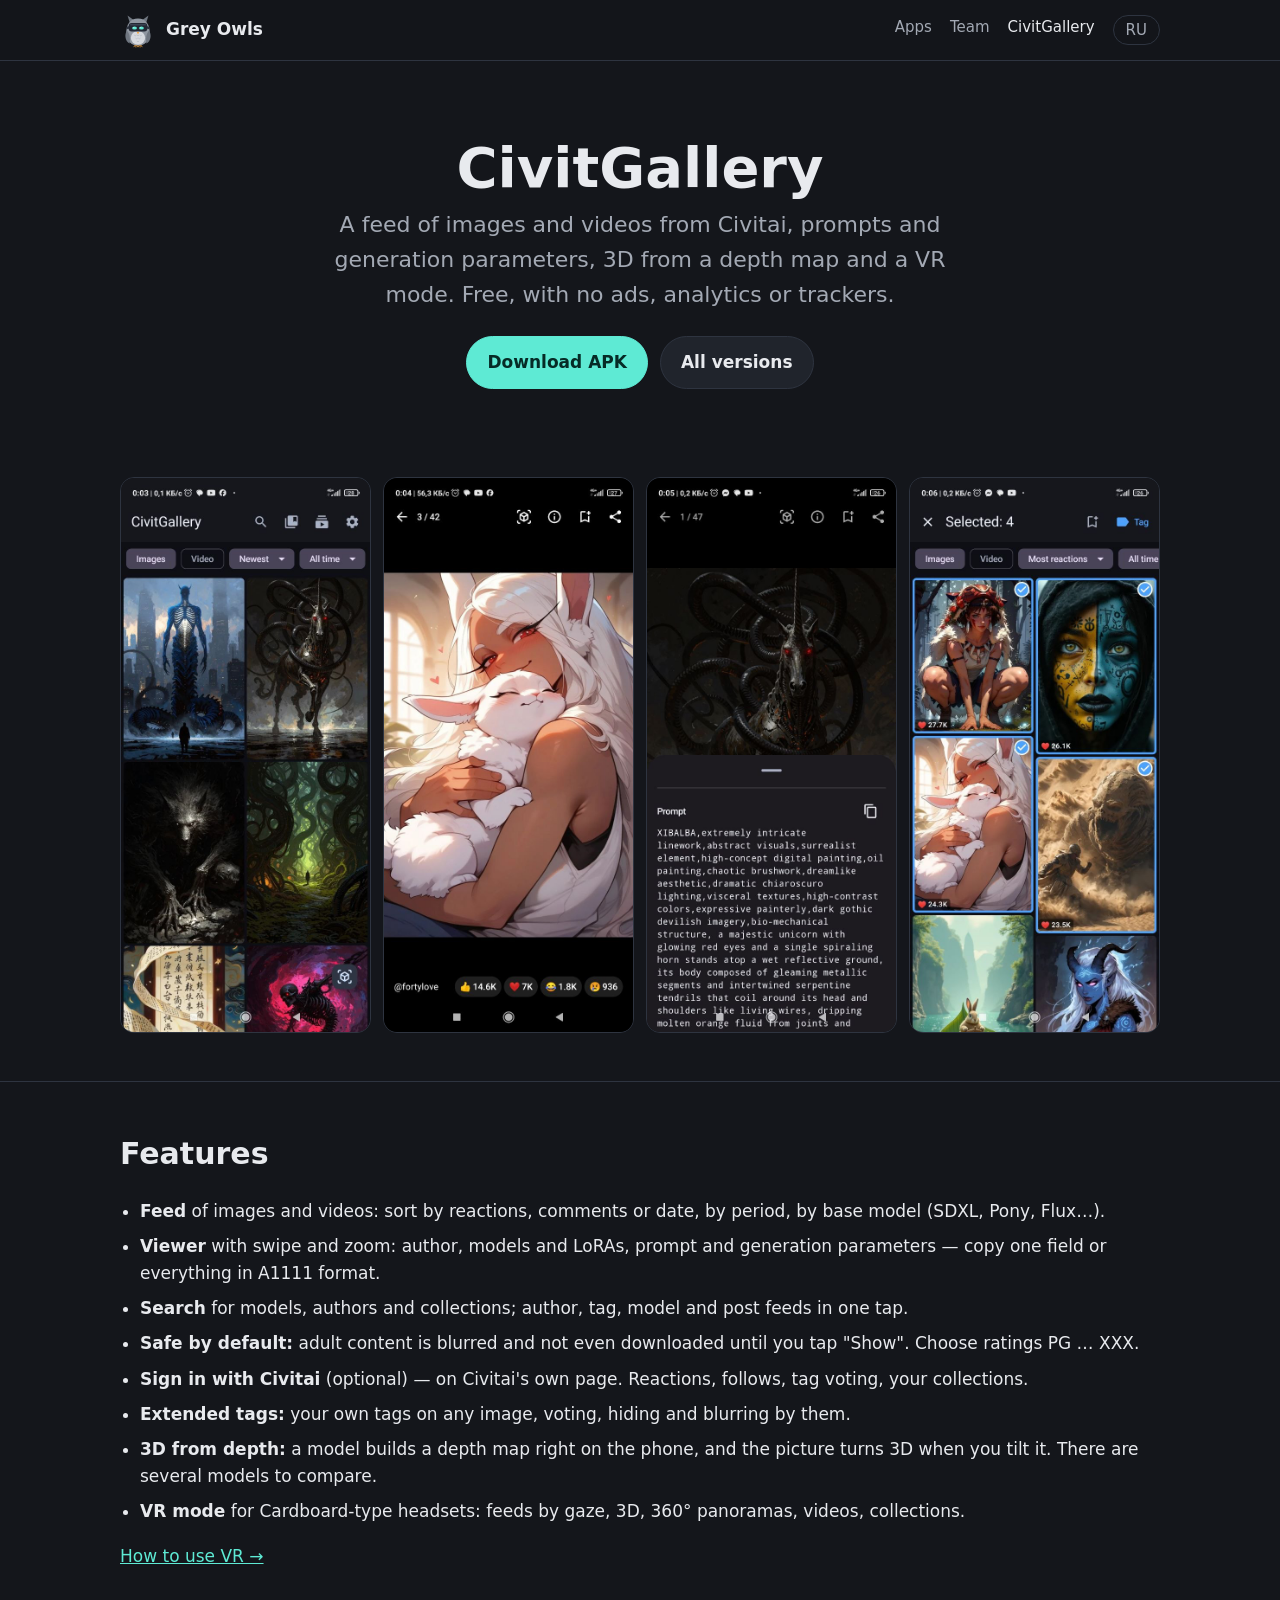
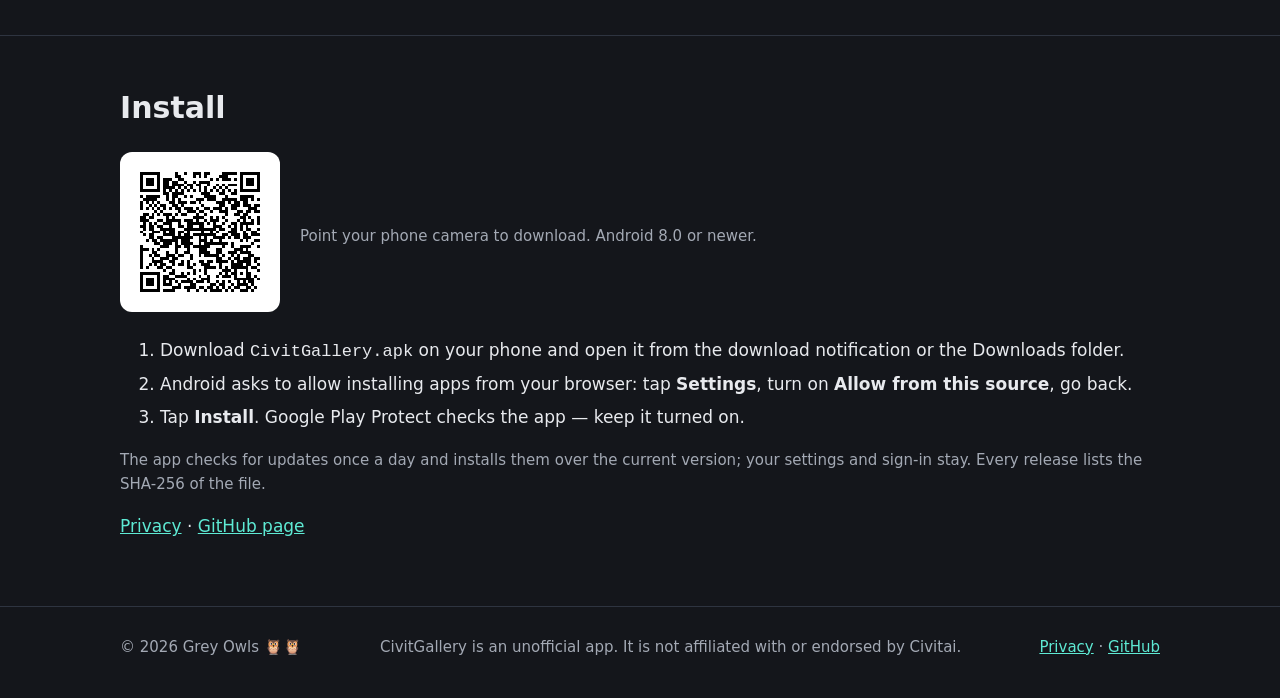
==== en/civitgallery/index.html @ 48e99212 "Grey Owls team site: home, CivitGallery, privacy (RU/EN) Co-Authored-By: Claude Opus 5.5 <noreply@an" ====
<!doctype html>
<html lang="en">
<head>
<meta charset="utf-8">
<meta name="viewport" content="width=device-width, initial-scale=1">
<title>CivitGallery — Civitai gallery for Android</title>
<meta name="description" content="A feed of images and videos from Civitai, prompts and generation parameters, 3D from a depth map and a VR mode. Free, with no ads, analytics or trackers.">
<link rel="canonical" href="https://greyowlsteam.github.io/en/civitgallery/">
<link rel="alternate" hreflang="ru" href="https://greyowlsteam.github.io/civitgallery/">
<link rel="alternate" hreflang="en" href="https://greyowlsteam.github.io/en/civitgallery/">
<link rel="icon" href="/assets/owl-logo.svg" type="image/svg+xml">
<meta property="og:title" content="CivitGallery — Civitai gallery for Android">
<meta property="og:description" content="A feed of images and videos from Civitai, prompts and generation parameters, 3D from a depth map and a VR mode. Free, with no ads, analytics or trackers.">
<meta property="og:image" content="https://greyowlsteam.github.io/assets/og.png">
<meta property="og:url" content="https://greyowlsteam.github.io/en/civitgallery/">
<meta name="theme-color" content="#14161b">
<link rel="stylesheet" href="/assets/style.css">
</head>
<body>
<header class="top"><div class="wrap">
  <a class="brand" href="/en/"><img src="/assets/owl-logo.svg" alt="" width="36" height="36">Grey Owls</a>
  <nav class="nav">
    <a href="/en/#apps">Apps</a>
    <a href="/en/#team">Team</a>
    <a href="/en/civitgallery/" aria-current="page">CivitGallery</a>
    <a class="lang" href="/civitgallery/" hreflang="ru" lang="ru">RU</a>
  </nav>
</div></header>
<main>

<div class="hero wrap">
  <h1>CivitGallery</h1>
  <p class="lead">A feed of images and videos from Civitai, prompts and generation parameters, 3D from a depth map and a VR mode. Free, with no ads, analytics or trackers.</p>
  <div class="buttons">
    <a class="btn primary" href="https://github.com/greyowlsteam/CivitGallery/releases/latest/download/CivitGallery.apk">Download APK</a>
    <a class="btn" href="https://github.com/greyowlsteam/CivitGallery/releases">All versions</a>
  </div>
</div>

<section><div class="wrap">
  <div class="screens">
    <img src="/assets/screens/feed.jpg" alt="Feed" loading="lazy" width="576" height="1280">
    <img src="/assets/screens/viewer.jpg" alt="Viewer" loading="lazy" width="576" height="1280">
    <img src="/assets/screens/prompt.jpg" alt="Prompt" loading="lazy" width="576" height="1280">
    <img src="/assets/screens/select.jpg" alt="Multi-select" loading="lazy" width="576" height="1280">
  </div>
</div></section>

<section><div class="wrap">
  <h2>Features</h2>
  <ul class="features"><li><strong>Feed</strong> of images and videos: sort by reactions, comments or date, by period, by base model (SDXL, Pony, Flux…).</li><li><strong>Viewer</strong> with swipe and zoom: author, models and LoRAs, prompt and generation parameters — copy one field or everything in A1111 format.</li><li><strong>Search</strong> for models, authors and collections; author, tag, model and post feeds in one tap.</li><li><strong>Safe by default:</strong> adult content is blurred and not even downloaded until you tap "Show". Choose ratings PG … XXX.</li><li><strong>Sign in with Civitai</strong> (optional) — on Civitai's own page. Reactions, follows, tag voting, your collections.</li><li><strong>Extended tags:</strong> your own tags on any image, voting, hiding and blurring by them.</li><li><strong>3D from depth:</strong> a model builds a depth map right on the phone, and the picture turns 3D when you tilt it. There are several models to compare.</li><li><strong>VR mode</strong> for Cardboard-type headsets: feeds by gaze, 3D, 360° panoramas, videos, collections.</li></ul>
  <p><a href="https://github.com/greyowlsteam/CivitGallery/blob/main/VR.md#en">How to use VR →</a></p>
</div></section>

<section><div class="wrap">
  <h2>Install</h2>
  <div class="qr">
    <a href="https://github.com/greyowlsteam/CivitGallery/releases/latest/download/CivitGallery.apk"><img src="/assets/qr-download.svg" alt="QR" width="160" height="160"></a>
    <p class="note">Point your phone camera to download. Android 8.0 or newer.</p>
  </div>
  <ol class="steps"><li>Download <code>CivitGallery.apk</code> on your phone and open it from the download notification or the Downloads folder.</li><li>Android asks to allow installing apps from your browser: tap <b>Settings</b>, turn on <b>Allow from this source</b>, go back.</li><li>Tap <b>Install</b>. Google Play Protect checks the app — keep it turned on.</li></ol>
  <p class="note">The app checks for updates once a day and installs them over the current version; your settings and sign-in stay. Every release lists the SHA-256 of the file.</p>
  <p><a href="/en/civitgallery/privacy/">Privacy</a> · <a href="https://github.com/greyowlsteam/CivitGallery">GitHub page</a></p>
</div></section>

</main>
<footer><div class="wrap">
  <span>© 2026 Grey Owls 🦉🦉</span>
  <span>CivitGallery is an unofficial app. It is not affiliated with or endorsed by Civitai.</span>
  <span><a href="/en/civitgallery/privacy/">Privacy</a> · <a href="https://github.com/greyowlsteam">GitHub</a></span>
</div></footer>
</body>
</html>
---- assets/style.css ----
/* Серые Совы: ночная тема — совы всё-таки ночные птицы */
:root {
  --bg: #14161b;
  --bg-2: #1b1e25;
  --card: #20242c;
  --line: #2e3440;
  --text: #e8eaee;
  --muted: #a3a9b4;
  --accent: #5eead4;
  --accent-ink: #062b26;
  --beak: #f2a541;
  --radius: 18px;
  --max: 1080px;
  color-scheme: dark;
}

* { box-sizing: border-box; }

html { scroll-behavior: smooth; }

body {
  margin: 0;
  background: var(--bg);
  color: var(--text);
  font: 17px/1.6 system-ui, -apple-system, "Segoe UI", Roboto, "Helvetica Neue", Arial, sans-serif;
}

a { color: var(--accent); }
a:hover { color: #99f6e4; }

img { max-width: 100%; height: auto; }

.wrap { max-width: var(--max); margin: 0 auto; padding: 0 20px; }

/* шапка */
.top {
  position: sticky; top: 0; z-index: 10;
  background: rgba(20, 22, 27, 0.88);
  backdrop-filter: blur(8px);
  border-bottom: 1px solid var(--line);
}
.top .wrap { display: flex; align-items: center; gap: 16px; min-height: 60px; flex-wrap: wrap; }
.brand { display: flex; align-items: center; gap: 10px; color: var(--text); text-decoration: none; font-weight: 700; }
.brand img { width: 36px; height: 36px; }
.nav { display: flex; gap: 18px; margin-left: auto; flex-wrap: wrap; }
.nav a { color: var(--muted); text-decoration: none; font-size: 15px; }
.nav a:hover, .nav a[aria-current="page"] { color: var(--text); }
.lang { border: 1px solid var(--line); border-radius: 999px; padding: 2px 12px; }

/* герой */
.hero { padding: 64px 0 40px; text-align: center; }
.hero .owl { width: 180px; height: 180px; filter: drop-shadow(0 12px 30px rgba(94, 234, 212, 0.18)); }
.hero h1 { font-size: clamp(36px, 6vw, 56px); line-height: 1.1; margin: 12px 0 8px; }
.hero p.lead { font-size: clamp(18px, 2.4vw, 22px); color: var(--muted); max-width: 640px; margin: 0 auto 24px; }

.buttons { display: flex; gap: 12px; justify-content: center; flex-wrap: wrap; }
.btn {
  display: inline-flex; align-items: center; gap: 8px;
  padding: 12px 20px; border-radius: 999px; font-weight: 600; text-decoration: none;
  border: 1px solid var(--line); color: var(--text); background: var(--card);
}
.btn:hover { border-color: var(--accent); color: var(--text); }
.btn.primary { background: var(--accent); color: var(--accent-ink); border-color: var(--accent); }
.btn.primary:hover { background: #99f6e4; color: var(--accent-ink); }

section { padding: 48px 0; }
section + section { border-top: 1px solid var(--line); }
h2 { font-size: 30px; margin: 0 0 20px; }
h3 { font-size: 21px; margin: 0 0 8px; }

/* карточки */
.grid { display: grid; gap: 20px; grid-template-columns: repeat(auto-fit, minmax(280px, 1fr)); }
.card { background: var(--card); border: 1px solid var(--line); border-radius: var(--radius); padding: 24px; }
.card p { color: var(--muted); margin: 0 0 12px; }

.app { display: grid; gap: 24px; grid-template-columns: 1fr 1fr; align-items: center; }
.app .shots { display: flex; gap: 10px; justify-content: center; }
.app .shots img { width: 46%; border-radius: 14px; border: 1px solid var(--line); }
.tag { display: inline-block; font-size: 13px; color: var(--accent); border: 1px solid var(--line); border-radius: 999px; padding: 1px 10px; margin-bottom: 10px; }

.member { display: flex; gap: 18px; align-items: flex-start; }
.member img { width: 120px; height: 120px; flex: none; }
.member .role { color: var(--beak); font-weight: 600; margin-bottom: 6px; }

.facts { list-style: none; padding: 0; margin: 0; display: grid; gap: 14px; grid-template-columns: repeat(auto-fit, minmax(260px, 1fr)); }
.facts li { background: var(--bg-2); border: 1px dashed var(--line); border-radius: var(--radius); padding: 16px 18px; color: var(--muted); }
.facts li::before { content: "🦉 "; }

/* страница приложения */
.features { padding-left: 20px; }
.features li { margin-bottom: 8px; }
.features li strong { color: var(--text); }
.screens { display: grid; gap: 12px; grid-template-columns: repeat(auto-fit, minmax(160px, 1fr)); }
.screens img { border-radius: 14px; border: 1px solid var(--line); }
.qr { display: flex; gap: 20px; align-items: center; flex-wrap: wrap; }
.qr img { width: 160px; background: #fff; border-radius: 12px; padding: 8px; }
.note { color: var(--muted); font-size: 15px; }
ol.steps li { margin-bottom: 6px; }

.prose { max-width: 760px; }
.prose h2 { margin-top: 32px; font-size: 24px; }
.prose p, .prose li { color: #cfd3da; }

footer { border-top: 1px solid var(--line); padding: 28px 0 40px; color: var(--muted); font-size: 15px; }
footer .wrap { display: flex; gap: 12px 24px; flex-wrap: wrap; justify-content: space-between; }

@media (max-width: 760px) {
  .app { grid-template-columns: 1fr; }
  .member img { width: 88px; height: 88px; }
  .nav { margin-left: 0; width: 100%; padding-bottom: 8px; }
  .hero { padding-top: 40px; }
}
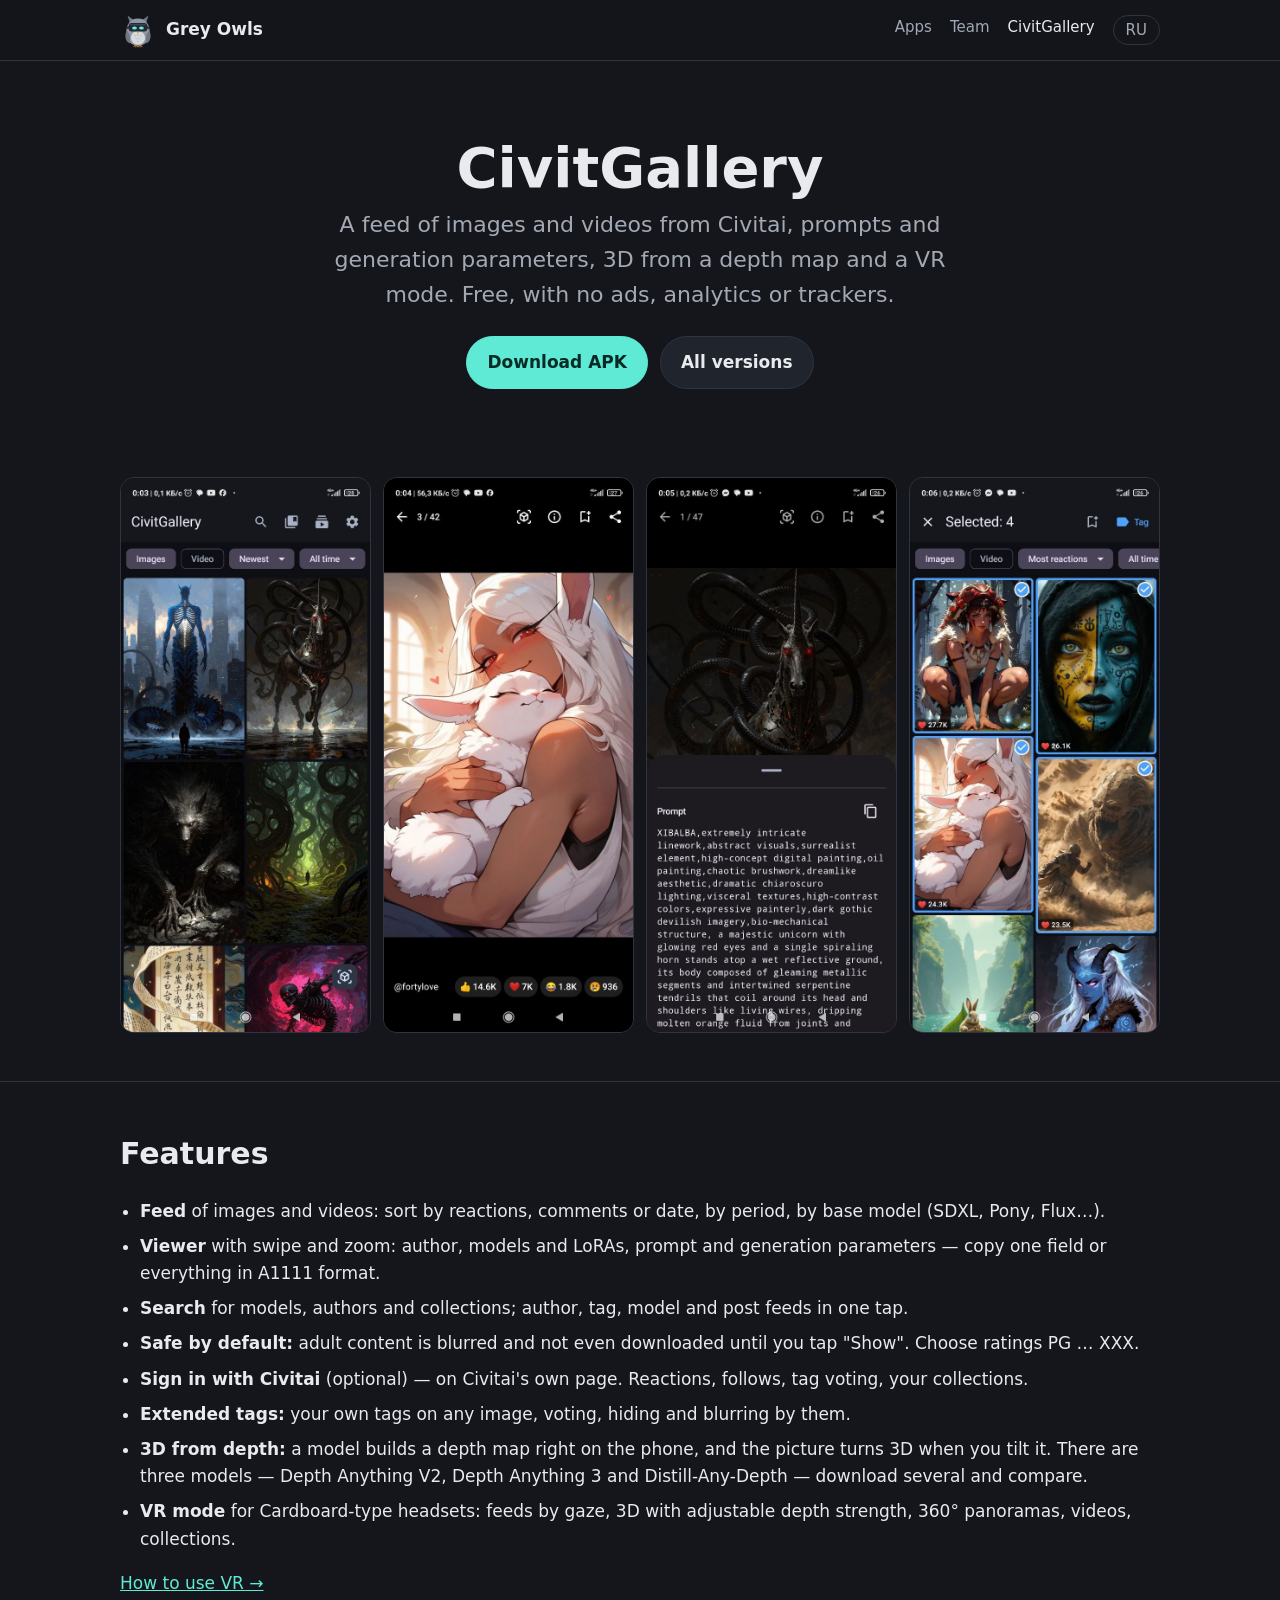
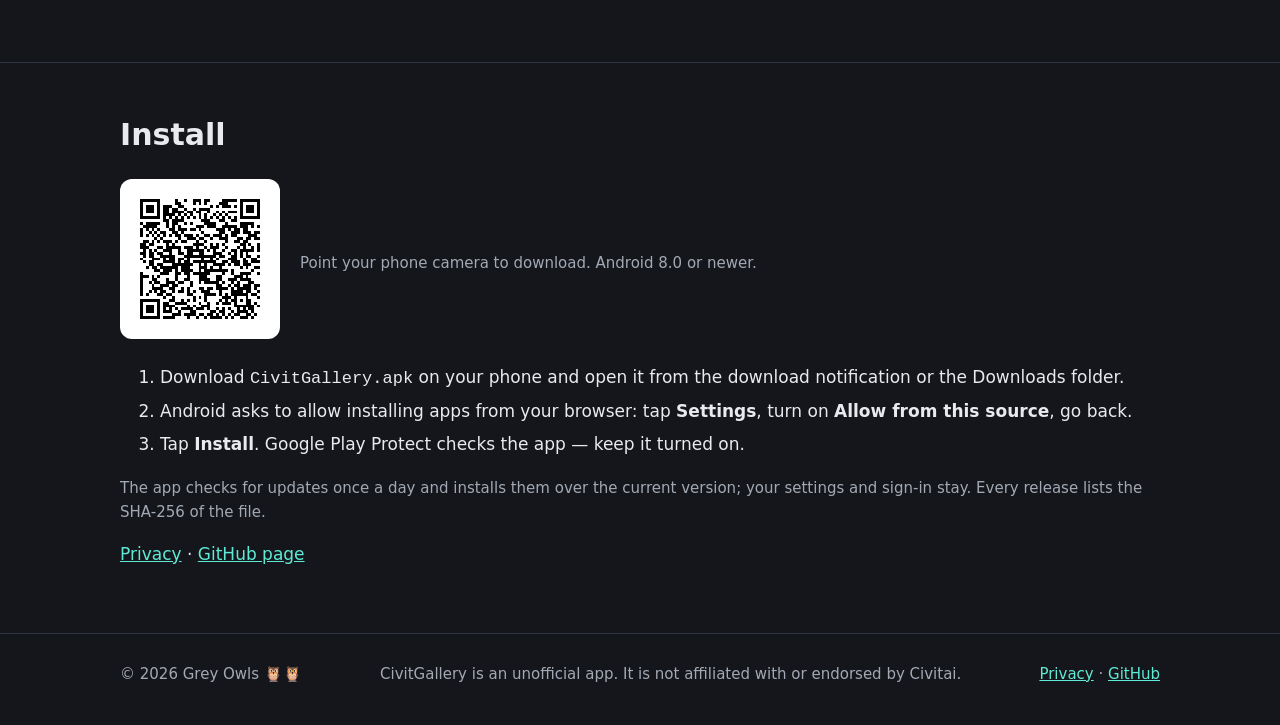
==== commit 0c8638ba: "CivitGallery 1.5.0: three depth models, VR depth strength Co-Authored-By: Claude Opus 5.5 <noreply@a" ====
--- a/en/civitgallery/index.html
+++ b/en/civitgallery/index.html
@@ -48,7 +48,7 @@
 
 <section><div class="wrap">
   <h2>Features</h2>
-  <ul class="features"><li><strong>Feed</strong> of images and videos: sort by reactions, comments or date, by period, by base model (SDXL, Pony, Flux…).</li><li><strong>Viewer</strong> with swipe and zoom: author, models and LoRAs, prompt and generation parameters — copy one field or everything in A1111 format.</li><li><strong>Search</strong> for models, authors and collections; author, tag, model and post feeds in one tap.</li><li><strong>Safe by default:</strong> adult content is blurred and not even downloaded until you tap "Show". Choose ratings PG … XXX.</li><li><strong>Sign in with Civitai</strong> (optional) — on Civitai's own page. Reactions, follows, tag voting, your collections.</li><li><strong>Extended tags:</strong> your own tags on any image, voting, hiding and blurring by them.</li><li><strong>3D from depth:</strong> a model builds a depth map right on the phone, and the picture turns 3D when you tilt it. There are several models to compare.</li><li><strong>VR mode</strong> for Cardboard-type headsets: feeds by gaze, 3D, 360° panoramas, videos, collections.</li></ul>
+  <ul class="features"><li><strong>Feed</strong> of images and videos: sort by reactions, comments or date, by period, by base model (SDXL, Pony, Flux…).</li><li><strong>Viewer</strong> with swipe and zoom: author, models and LoRAs, prompt and generation parameters — copy one field or everything in A1111 format.</li><li><strong>Search</strong> for models, authors and collections; author, tag, model and post feeds in one tap.</li><li><strong>Safe by default:</strong> adult content is blurred and not even downloaded until you tap "Show". Choose ratings PG … XXX.</li><li><strong>Sign in with Civitai</strong> (optional) — on Civitai's own page. Reactions, follows, tag voting, your collections.</li><li><strong>Extended tags:</strong> your own tags on any image, voting, hiding and blurring by them.</li><li><strong>3D from depth:</strong> a model builds a depth map right on the phone, and the picture turns 3D when you tilt it. There are three models — Depth Anything V2, Depth Anything 3 and Distill-Any-Depth — download several and compare.</li><li><strong>VR mode</strong> for Cardboard-type headsets: feeds by gaze, 3D with adjustable depth strength, 360° panoramas, videos, collections.</li></ul>
   <p><a href="https://github.com/greyowlsteam/CivitGallery/blob/main/VR.md#en">How to use VR →</a></p>
 </div></section>
 
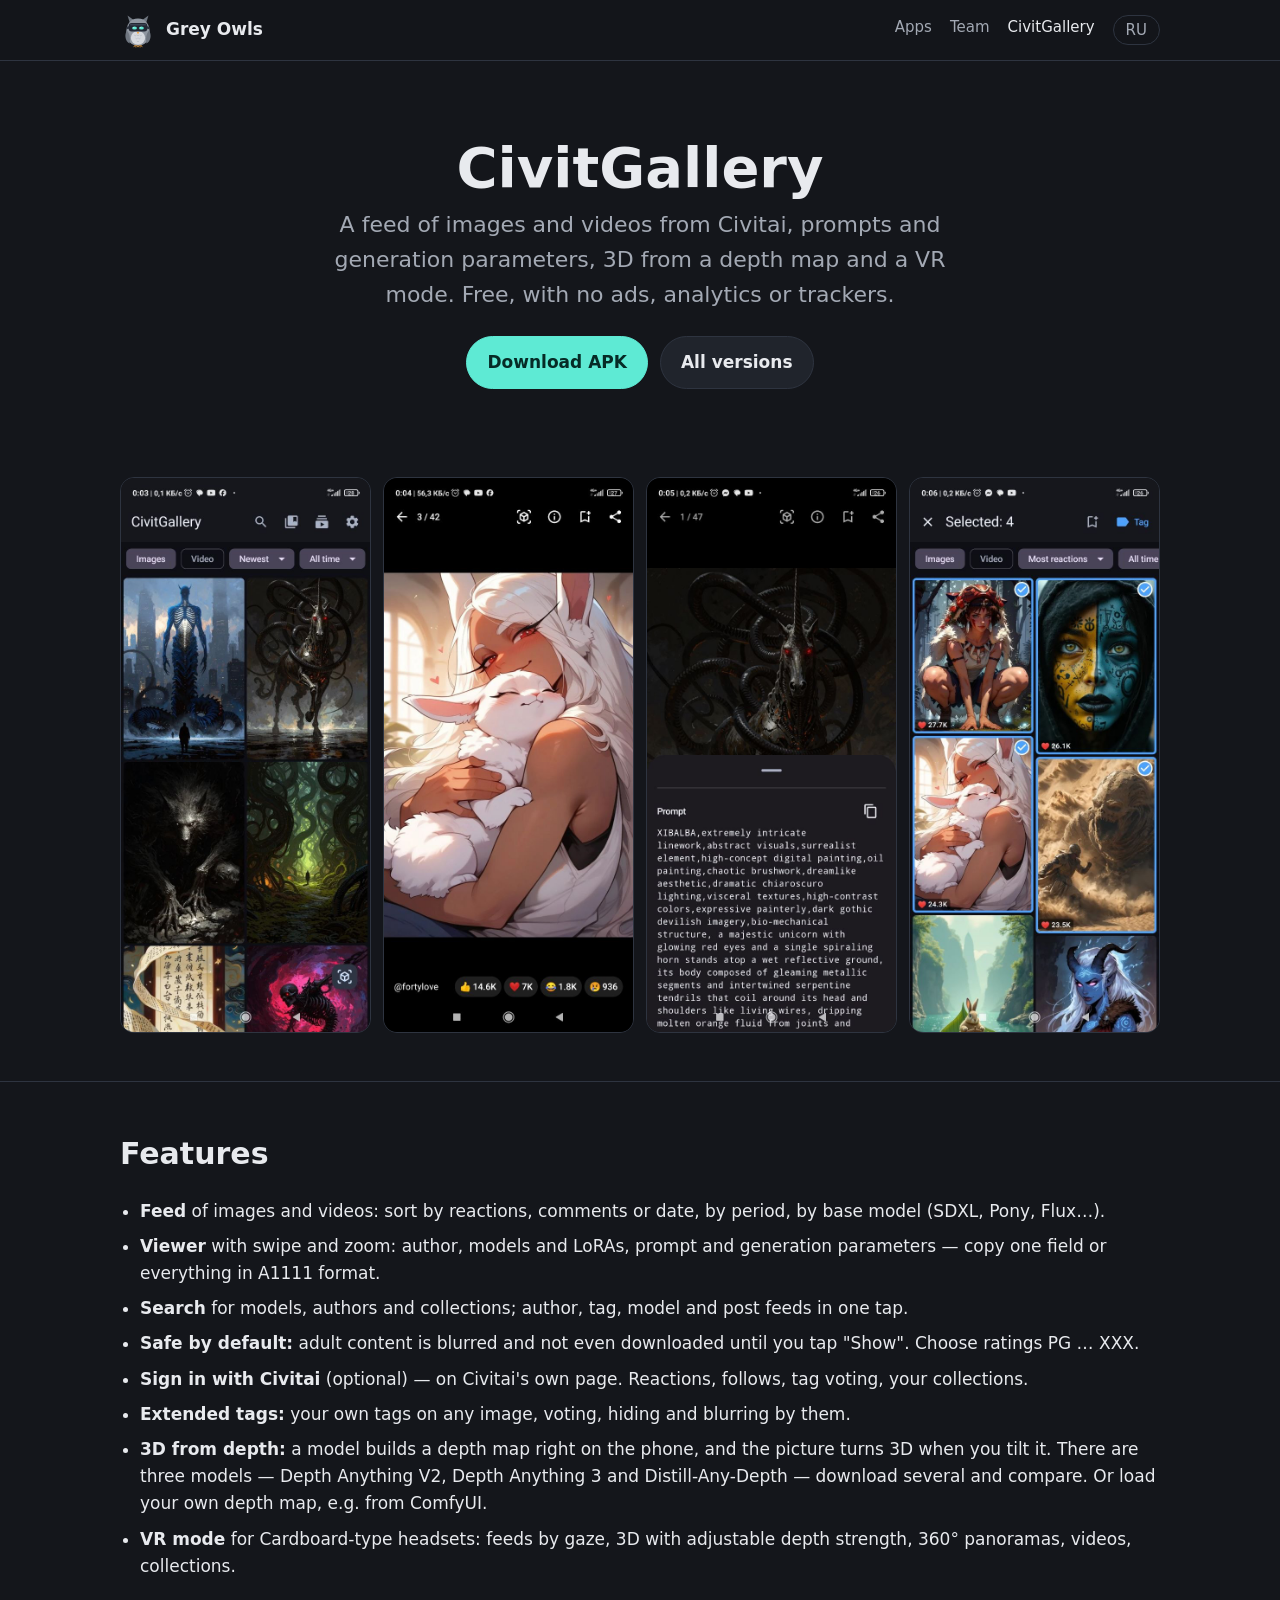
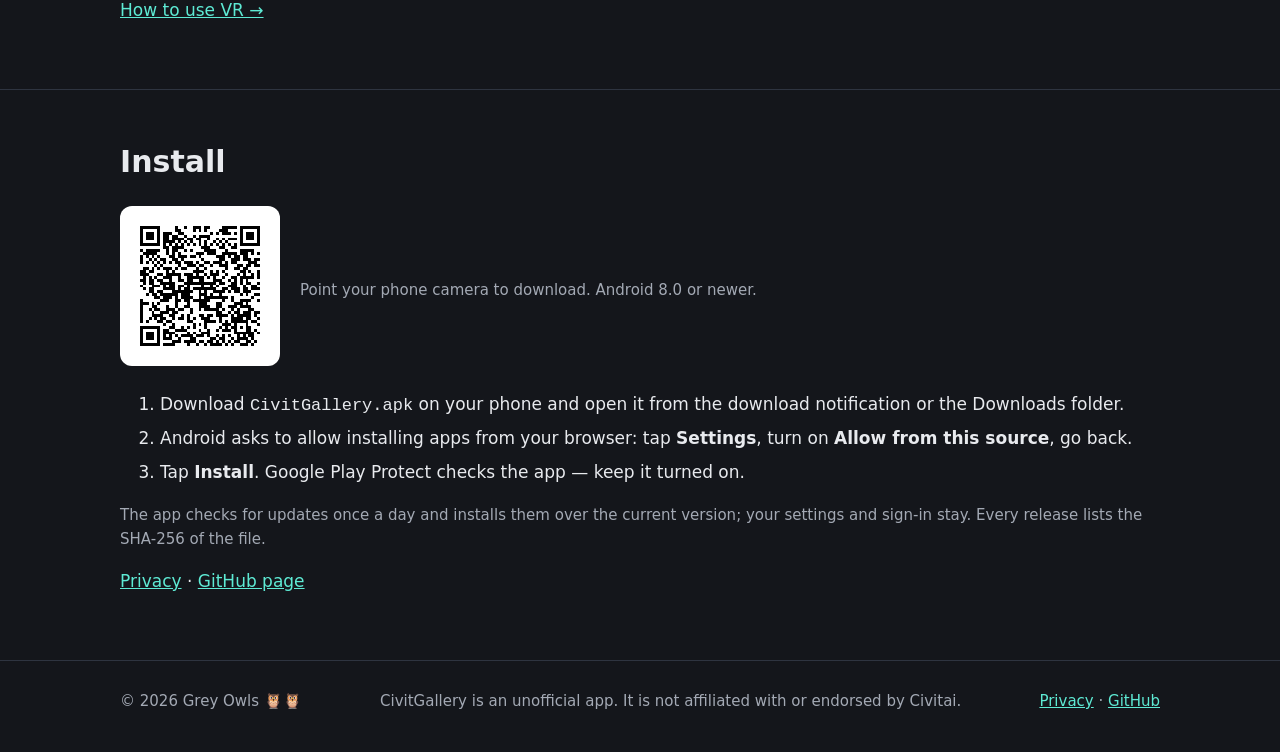
==== commit 13581912: "CivitGallery 1.5.1: own depth maps Co-Authored-By: Claude Opus 5.5 <noreply@anthropic.com>" ====
--- a/en/civitgallery/index.html
+++ b/en/civitgallery/index.html
@@ -48,7 +48,7 @@
 
 <section><div class="wrap">
   <h2>Features</h2>
-  <ul class="features"><li><strong>Feed</strong> of images and videos: sort by reactions, comments or date, by period, by base model (SDXL, Pony, Flux…).</li><li><strong>Viewer</strong> with swipe and zoom: author, models and LoRAs, prompt and generation parameters — copy one field or everything in A1111 format.</li><li><strong>Search</strong> for models, authors and collections; author, tag, model and post feeds in one tap.</li><li><strong>Safe by default:</strong> adult content is blurred and not even downloaded until you tap "Show". Choose ratings PG … XXX.</li><li><strong>Sign in with Civitai</strong> (optional) — on Civitai's own page. Reactions, follows, tag voting, your collections.</li><li><strong>Extended tags:</strong> your own tags on any image, voting, hiding and blurring by them.</li><li><strong>3D from depth:</strong> a model builds a depth map right on the phone, and the picture turns 3D when you tilt it. There are three models — Depth Anything V2, Depth Anything 3 and Distill-Any-Depth — download several and compare.</li><li><strong>VR mode</strong> for Cardboard-type headsets: feeds by gaze, 3D with adjustable depth strength, 360° panoramas, videos, collections.</li></ul>
+  <ul class="features"><li><strong>Feed</strong> of images and videos: sort by reactions, comments or date, by period, by base model (SDXL, Pony, Flux…).</li><li><strong>Viewer</strong> with swipe and zoom: author, models and LoRAs, prompt and generation parameters — copy one field or everything in A1111 format.</li><li><strong>Search</strong> for models, authors and collections; author, tag, model and post feeds in one tap.</li><li><strong>Safe by default:</strong> adult content is blurred and not even downloaded until you tap "Show". Choose ratings PG … XXX.</li><li><strong>Sign in with Civitai</strong> (optional) — on Civitai's own page. Reactions, follows, tag voting, your collections.</li><li><strong>Extended tags:</strong> your own tags on any image, voting, hiding and blurring by them.</li><li><strong>3D from depth:</strong> a model builds a depth map right on the phone, and the picture turns 3D when you tilt it. There are three models — Depth Anything V2, Depth Anything 3 and Distill-Any-Depth — download several and compare. Or load your own depth map, e.g. from ComfyUI.</li><li><strong>VR mode</strong> for Cardboard-type headsets: feeds by gaze, 3D with adjustable depth strength, 360° panoramas, videos, collections.</li></ul>
   <p><a href="https://github.com/greyowlsteam/CivitGallery/blob/main/VR.md#en">How to use VR →</a></p>
 </div></section>
 
